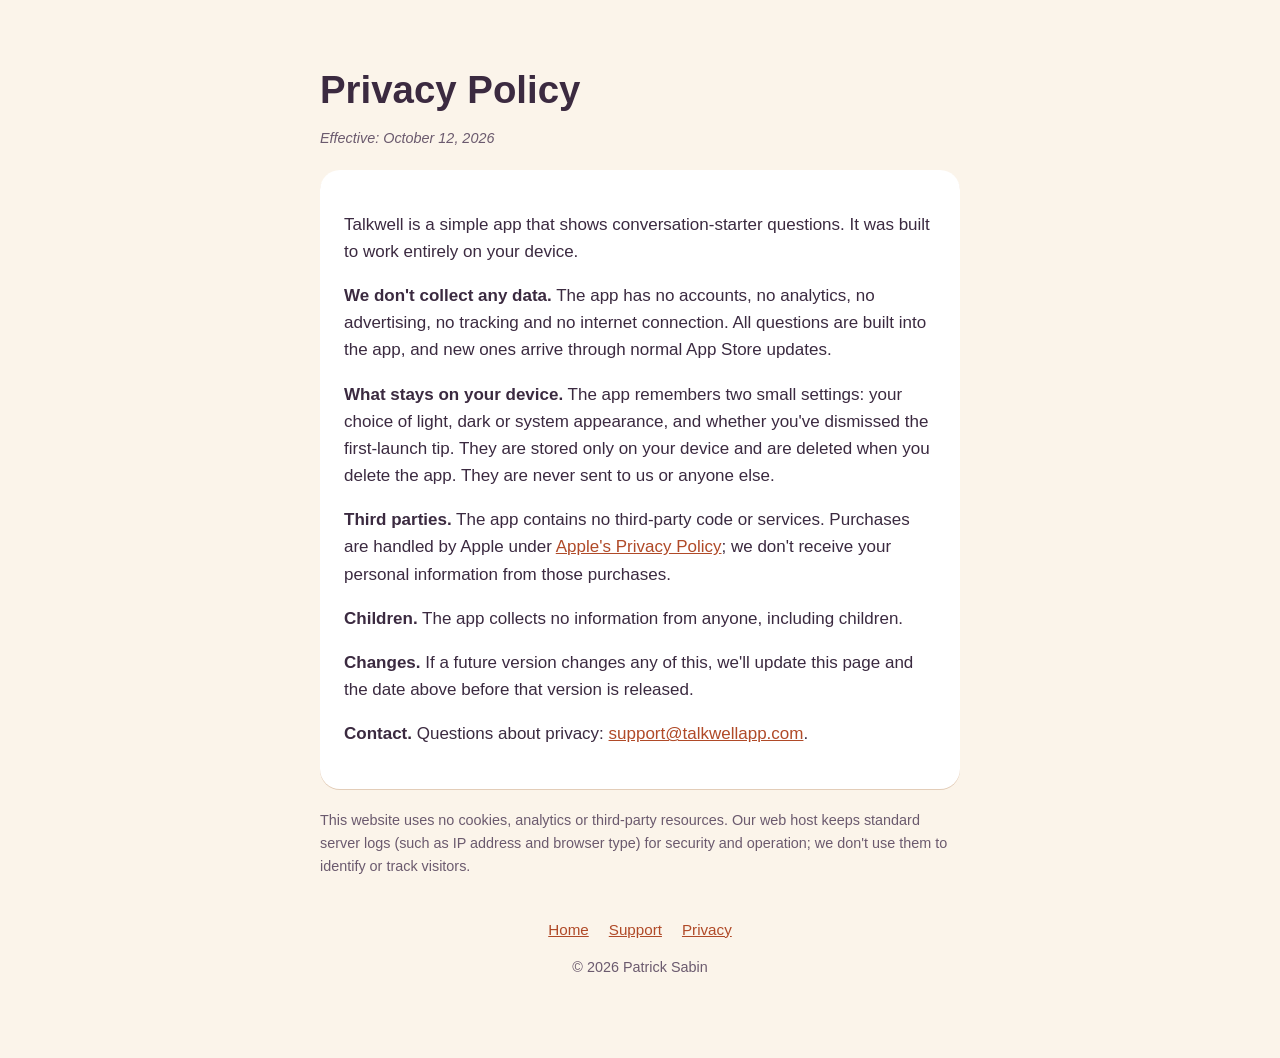
==== privacy/index.html @ 101a2ac6 "Add Talkwell website: home, support and privacy pages Governance-approved site (BR-7 rev): landing c" ====
<!doctype html>
<html lang="en"><head><meta charset="utf-8"><meta name="viewport" content="width=device-width,initial-scale=1">
<title>Talkwell Privacy Policy</title><meta name="description" content="Talkwell collects no data.">
<link rel="stylesheet" href="../style.css"><link rel="icon" href="../favicon.png"><link rel="apple-touch-icon" href="../apple-touch-icon.png">
</head><body><main>
<h1>Privacy Policy</h1>
<p class="small"><em>Effective: October 12, 2026</em></p>
<div class="card">
<p>Talkwell is a simple app that shows conversation-starter questions. It was built to work entirely on your device.</p>
<p><strong>We don't collect any data.</strong> The app has no accounts, no analytics, no advertising, no tracking and no internet connection. All questions are built into the app, and new ones arrive through normal App Store updates.</p>
<p><strong>What stays on your device.</strong> The app remembers two small settings: your choice of light, dark or system appearance, and whether you've dismissed the first-launch tip. They are stored only on your device and are deleted when you delete the app. They are never sent to us or anyone else.</p>
<p><strong>Third parties.</strong> The app contains no third-party code or services. Purchases are handled by Apple under <a href="https://www.apple.com/legal/privacy/">Apple's Privacy Policy</a>; we don't receive your personal information from those purchases.</p>
<p><strong>Children.</strong> The app collects no information from anyone, including children.</p>
<p><strong>Changes.</strong> If a future version changes any of this, we'll update this page and the date above before that version is released.</p>
<p><strong>Contact.</strong> Questions about privacy: <a href="mailto:support@talkwellapp.com">support@talkwellapp.com</a>.</p>
</div>
<p class="small">This website uses no cookies, analytics or third-party resources. Our web host keeps standard server logs (such as IP address and browser type) for security and operation; we don't use them to identify or track visitors.</p>
<nav><a href="../">Home</a><a href="../support/">Support</a><a href="../privacy/">Privacy</a></nav>
<p class="small" style="text-align:center">© 2026 Patrick Sabin</p>
</main></body></html>
---- style.css ----
:root{--bg:#FBF4EA;--fg:#3B2A40;--muted:#6B5A6E;--accent:#B04A28;--card:#FFFFFF;--line:#E3CDB8}
@media (prefers-color-scheme:dark){:root{--bg:#1A1320;--fg:#F4EEF2;--muted:#C2B4C4;--accent:#E57A55;--card:#2E2333;--line:#45374A}}
*{box-sizing:border-box}
body{margin:0;background:var(--bg);color:var(--fg);font:17px/1.6 -apple-system,BlinkMacSystemFont,"Segoe UI",Helvetica,Arial,sans-serif}
main{max-width:680px;margin:0 auto;padding:48px 20px 64px}
a{color:var(--accent)}
.hero{text-align:center;padding:24px 0 8px}
.hero img{width:128px;height:128px;border-radius:29px}
h1{font-size:2.4rem;line-height:1.15;margin:20px 0 8px}
.tag{font-size:1.25rem;color:var(--muted);margin:0 0 28px}
.card{background:var(--card);border-radius:20px;padding:24px;margin:20px 0;box-shadow:0 1px 0 var(--line)}
ul{padding-left:1.2em}
nav{display:flex;gap:20px;justify-content:center;margin-top:40px;font-size:.95rem}
h2{font-size:1.3rem;margin:28px 0 8px}
.small{color:var(--muted);font-size:.9rem}
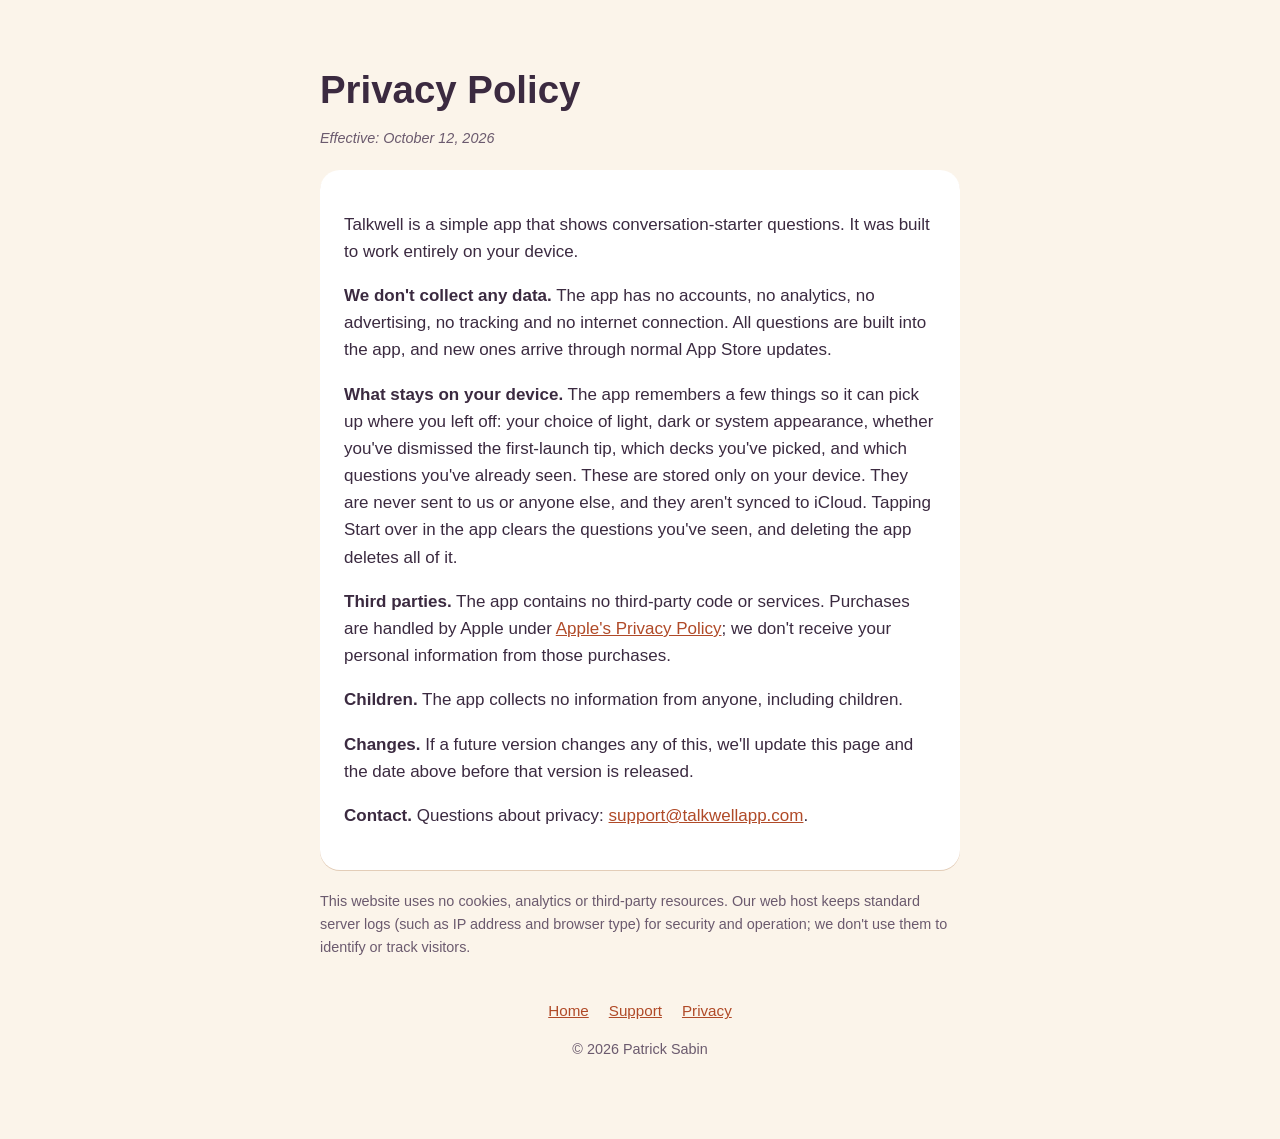
==== commit ecb146e6: "Privacy page: list deck choices and seen questions stored on device (for app 1.1.0) Co-Authored-By: " ====
--- a/privacy/index.html
+++ b/privacy/index.html
@@ -1,5 +1,7 @@
 <!doctype html>
 <html lang="en"><head><meta charset="utf-8"><meta name="viewport" content="width=device-width,initial-scale=1">
+<meta http-equiv="Content-Security-Policy" content="default-src 'none'; style-src 'self'; img-src 'self'; base-uri 'none'; form-action 'none'">
+<meta name="referrer" content="no-referrer">
 <title>Talkwell Privacy Policy</title><meta name="description" content="Talkwell collects no data.">
 <link rel="stylesheet" href="../style.css"><link rel="icon" href="../favicon.png"><link rel="apple-touch-icon" href="../apple-touch-icon.png">
 </head><body><main>
@@ -8,7 +10,7 @@
 <div class="card">
 <p>Talkwell is a simple app that shows conversation-starter questions. It was built to work entirely on your device.</p>
 <p><strong>We don't collect any data.</strong> The app has no accounts, no analytics, no advertising, no tracking and no internet connection. All questions are built into the app, and new ones arrive through normal App Store updates.</p>
-<p><strong>What stays on your device.</strong> The app remembers two small settings: your choice of light, dark or system appearance, and whether you've dismissed the first-launch tip. They are stored only on your device and are deleted when you delete the app. They are never sent to us or anyone else.</p>
+<p><strong>What stays on your device.</strong> The app remembers a few things so it can pick up where you left off: your choice of light, dark or system appearance, whether you've dismissed the first-launch tip, which decks you've picked, and which questions you've already seen. These are stored only on your device. They are never sent to us or anyone else, and they aren't synced to iCloud. Tapping Start over in the app clears the questions you've seen, and deleting the app deletes all of it.</p>
 <p><strong>Third parties.</strong> The app contains no third-party code or services. Purchases are handled by Apple under <a href="https://www.apple.com/legal/privacy/">Apple's Privacy Policy</a>; we don't receive your personal information from those purchases.</p>
 <p><strong>Children.</strong> The app collects no information from anyone, including children.</p>
 <p><strong>Changes.</strong> If a future version changes any of this, we'll update this page and the date above before that version is released.</p>
@@ -16,5 +18,5 @@
 </div>
 <p class="small">This website uses no cookies, analytics or third-party resources. Our web host keeps standard server logs (such as IP address and browser type) for security and operation; we don't use them to identify or track visitors.</p>
 <nav><a href="../">Home</a><a href="../support/">Support</a><a href="../privacy/">Privacy</a></nav>
-<p class="small" style="text-align:center">© 2026 Patrick Sabin</p>
+<p class="small center">© 2026 Patrick Sabin</p>
 </main></body></html>
--- a/style.css
+++ b/style.css
@@ -13,3 +13,4 @@
 nav{display:flex;gap:20px;justify-content:center;margin-top:40px;font-size:.95rem}
 h2{font-size:1.3rem;margin:28px 0 8px}
 .small{color:var(--muted);font-size:.9rem}
+.center{text-align:center}
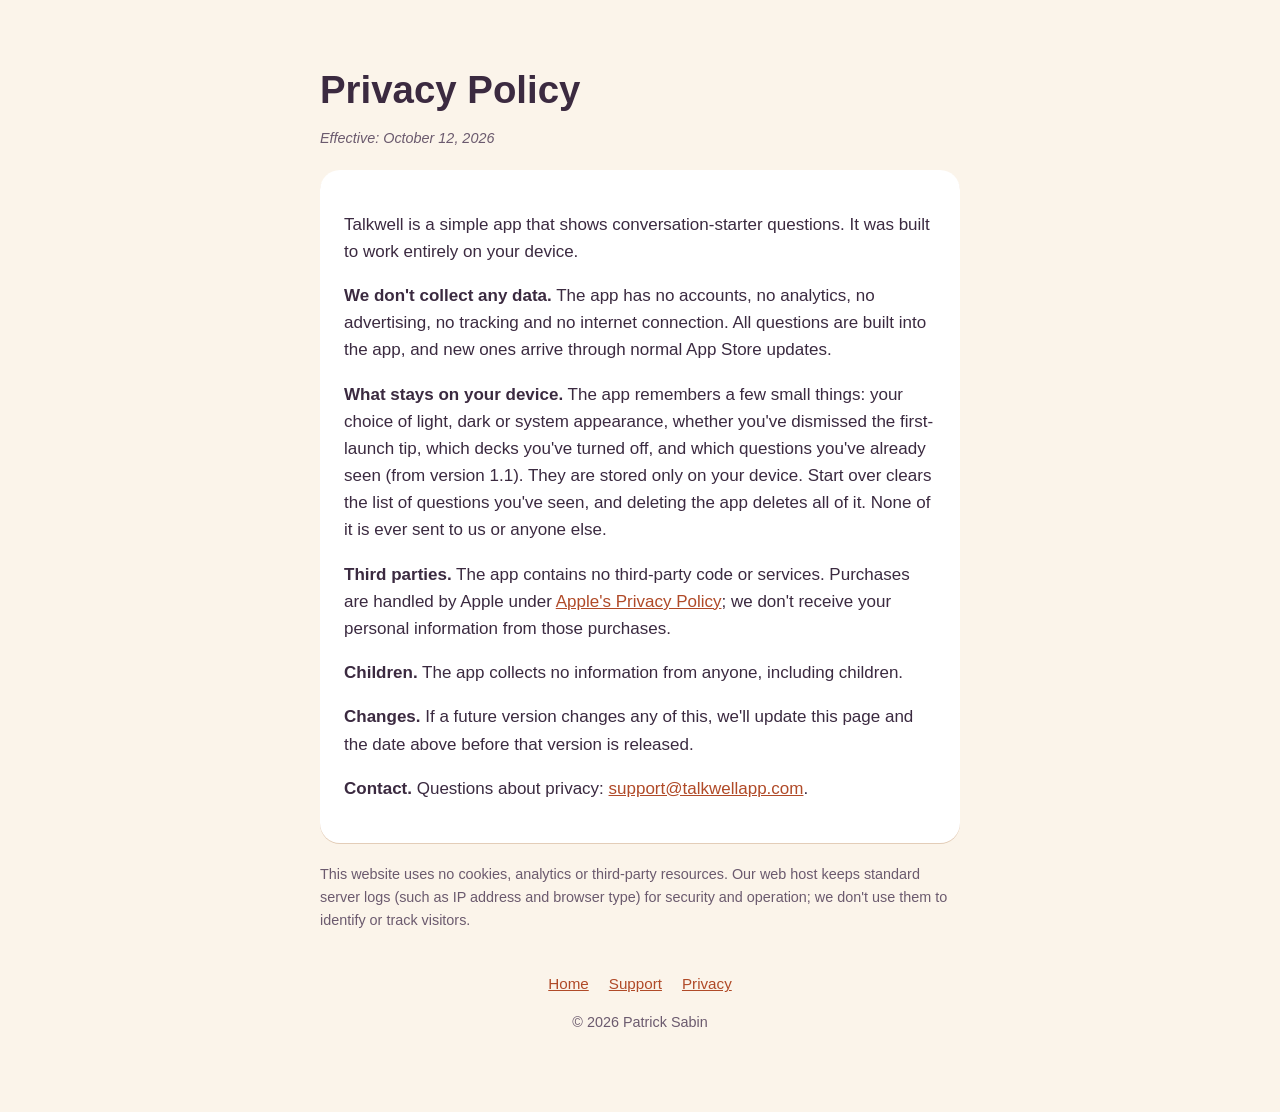
==== commit 98a8f4fc: "Privacy page: use governance's exact 1.1.0 wording (SITE-003) Co-Authored-By: Claude Opus 5.5 (1M co" ====
--- a/privacy/index.html
+++ b/privacy/index.html
@@ -10,7 +10,7 @@
 <div class="card">
 <p>Talkwell is a simple app that shows conversation-starter questions. It was built to work entirely on your device.</p>
 <p><strong>We don't collect any data.</strong> The app has no accounts, no analytics, no advertising, no tracking and no internet connection. All questions are built into the app, and new ones arrive through normal App Store updates.</p>
-<p><strong>What stays on your device.</strong> The app remembers a few things so it can pick up where you left off: your choice of light, dark or system appearance, whether you've dismissed the first-launch tip, which decks you've picked, and which questions you've already seen. These are stored only on your device. They are never sent to us or anyone else, and they aren't synced to iCloud. Tapping Start over in the app clears the questions you've seen, and deleting the app deletes all of it.</p>
+<p><strong>What stays on your device.</strong> The app remembers a few small things: your choice of light, dark or system appearance, whether you've dismissed the first-launch tip, which decks you've turned off, and which questions you've already seen (from version 1.1). They are stored only on your device. Start over clears the list of questions you've seen, and deleting the app deletes all of it. None of it is ever sent to us or anyone else.</p>
 <p><strong>Third parties.</strong> The app contains no third-party code or services. Purchases are handled by Apple under <a href="https://www.apple.com/legal/privacy/">Apple's Privacy Policy</a>; we don't receive your personal information from those purchases.</p>
 <p><strong>Children.</strong> The app collects no information from anyone, including children.</p>
 <p><strong>Changes.</strong> If a future version changes any of this, we'll update this page and the date above before that version is released.</p>
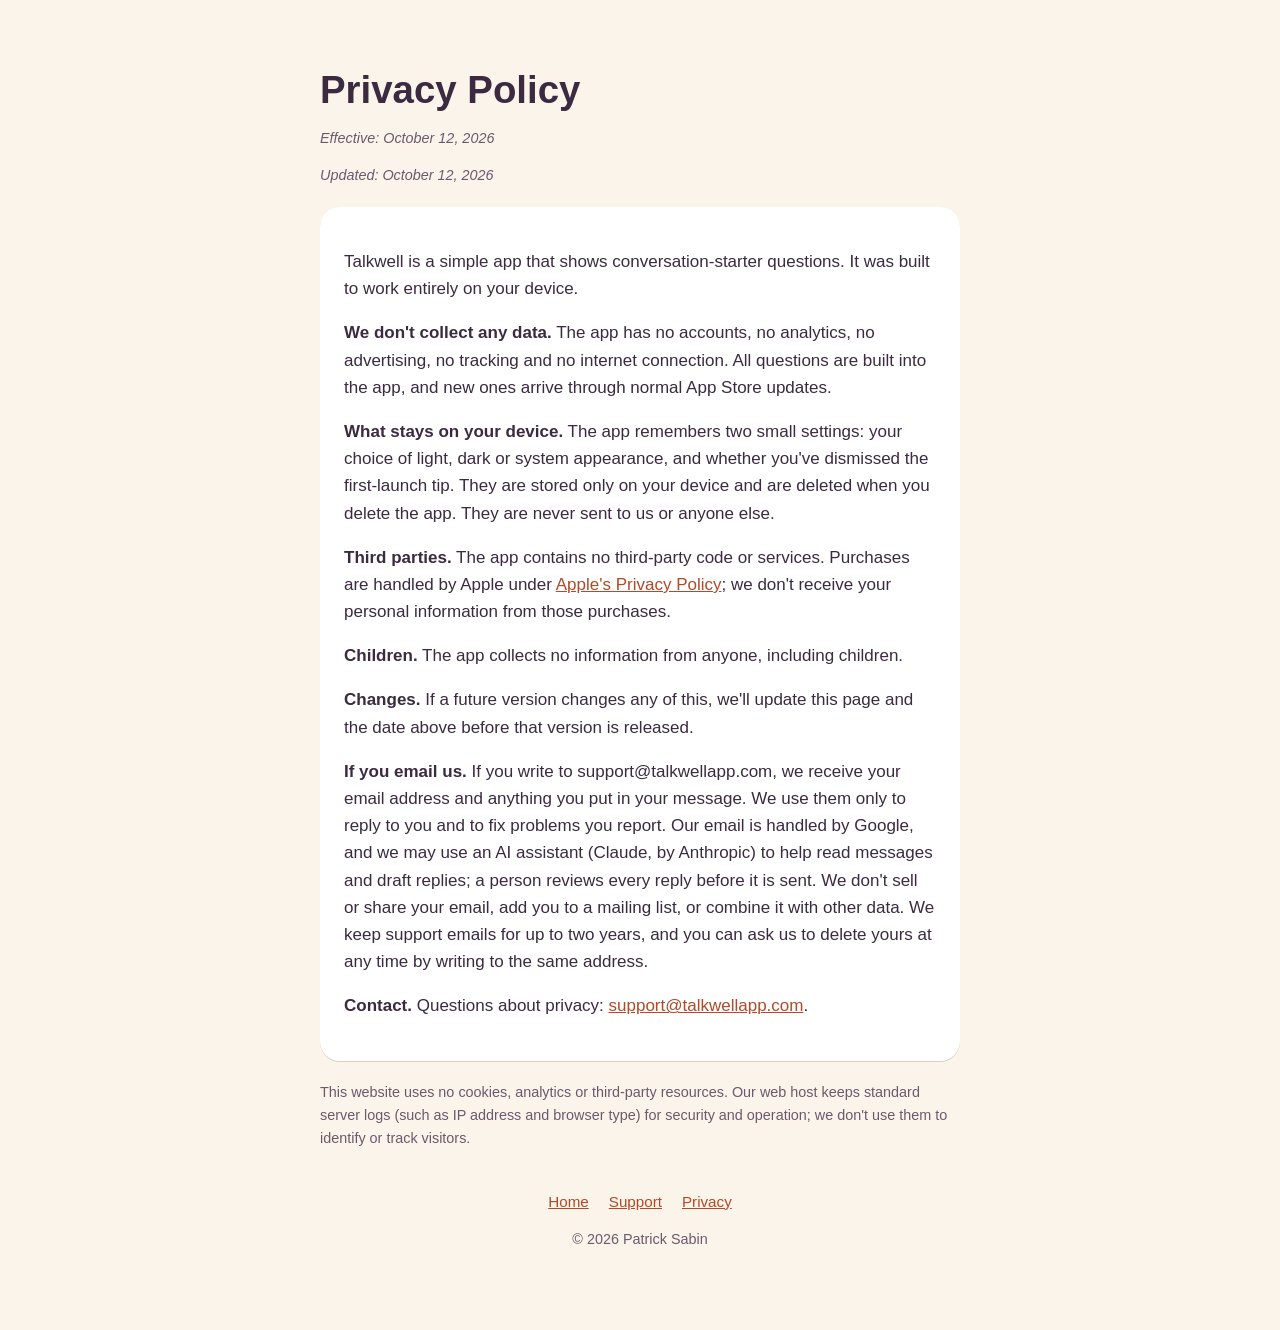
==== commit 4821281f: "Privacy page: how support email is handled (SITE-006, SUPPORT-1) Adds governance's 'If you email us'" ====
--- a/privacy/index.html
+++ b/privacy/index.html
@@ -7,13 +7,15 @@
 </head><body><main>
 <h1>Privacy Policy</h1>
 <p class="small"><em>Effective: October 12, 2026</em></p>
+<p class="small"><em>Updated: October 12, 2026</em></p>
 <div class="card">
 <p>Talkwell is a simple app that shows conversation-starter questions. It was built to work entirely on your device.</p>
 <p><strong>We don't collect any data.</strong> The app has no accounts, no analytics, no advertising, no tracking and no internet connection. All questions are built into the app, and new ones arrive through normal App Store updates.</p>
-<p><strong>What stays on your device.</strong> The app remembers a few small things: your choice of light, dark or system appearance, whether you've dismissed the first-launch tip, which decks you've turned off, and which questions you've already seen (from version 1.1). They are stored only on your device. Start over clears the list of questions you've seen, and deleting the app deletes all of it. None of it is ever sent to us or anyone else.</p>
+<p><strong>What stays on your device.</strong> The app remembers two small settings: your choice of light, dark or system appearance, and whether you've dismissed the first-launch tip. They are stored only on your device and are deleted when you delete the app. They are never sent to us or anyone else.</p>
 <p><strong>Third parties.</strong> The app contains no third-party code or services. Purchases are handled by Apple under <a href="https://www.apple.com/legal/privacy/">Apple's Privacy Policy</a>; we don't receive your personal information from those purchases.</p>
 <p><strong>Children.</strong> The app collects no information from anyone, including children.</p>
 <p><strong>Changes.</strong> If a future version changes any of this, we'll update this page and the date above before that version is released.</p>
+<p><strong>If you email us.</strong> If you write to support@talkwellapp.com, we receive your email address and anything you put in your message. We use them only to reply to you and to fix problems you report. Our email is handled by Google, and we may use an AI assistant (Claude, by Anthropic) to help read messages and draft replies; a person reviews every reply before it is sent. We don't sell or share your email, add you to a mailing list, or combine it with other data. We keep support emails for up to two years, and you can ask us to delete yours at any time by writing to the same address.</p>
 <p><strong>Contact.</strong> Questions about privacy: <a href="mailto:support@talkwellapp.com">support@talkwellapp.com</a>.</p>
 </div>
 <p class="small">This website uses no cookies, analytics or third-party resources. Our web host keeps standard server logs (such as IP address and browser type) for security and operation; we don't use them to identify or track visitors.</p>
--- a/style.css
+++ b/style.css
@@ -14,3 +14,4 @@
 h2{font-size:1.3rem;margin:28px 0 8px}
 .small{color:var(--muted);font-size:.9rem}
 .center{text-align:center}
+.badge{margin:32px 0}.badge a{display:inline-block;padding:12px;line-height:0}.badge img{height:48px;width:auto}
